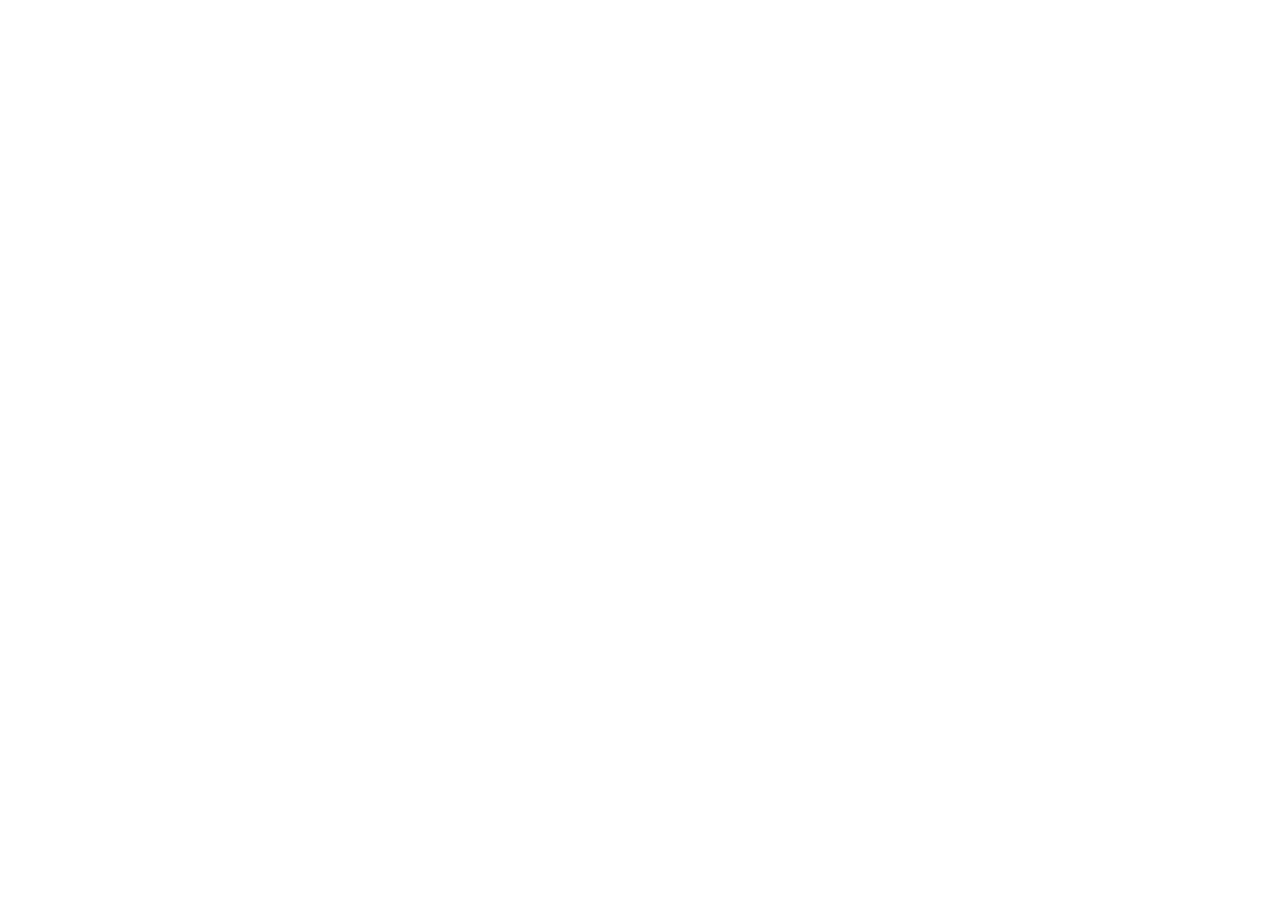
==== index.html @ f3ffb2e4 "Updated files" ====
<!DOCTYPE html>
<html lang="en">
<head>
    <meta charset="UTF-8">
    <meta name="viewport" content="width=device-width, initial-scale=1.0">
    <title>Cadastro de usuário</title>
    <link rel="stylesheet" href="style.css">
    <script src="script.js"></script>
</head>
<body>
    
</body>
</html>
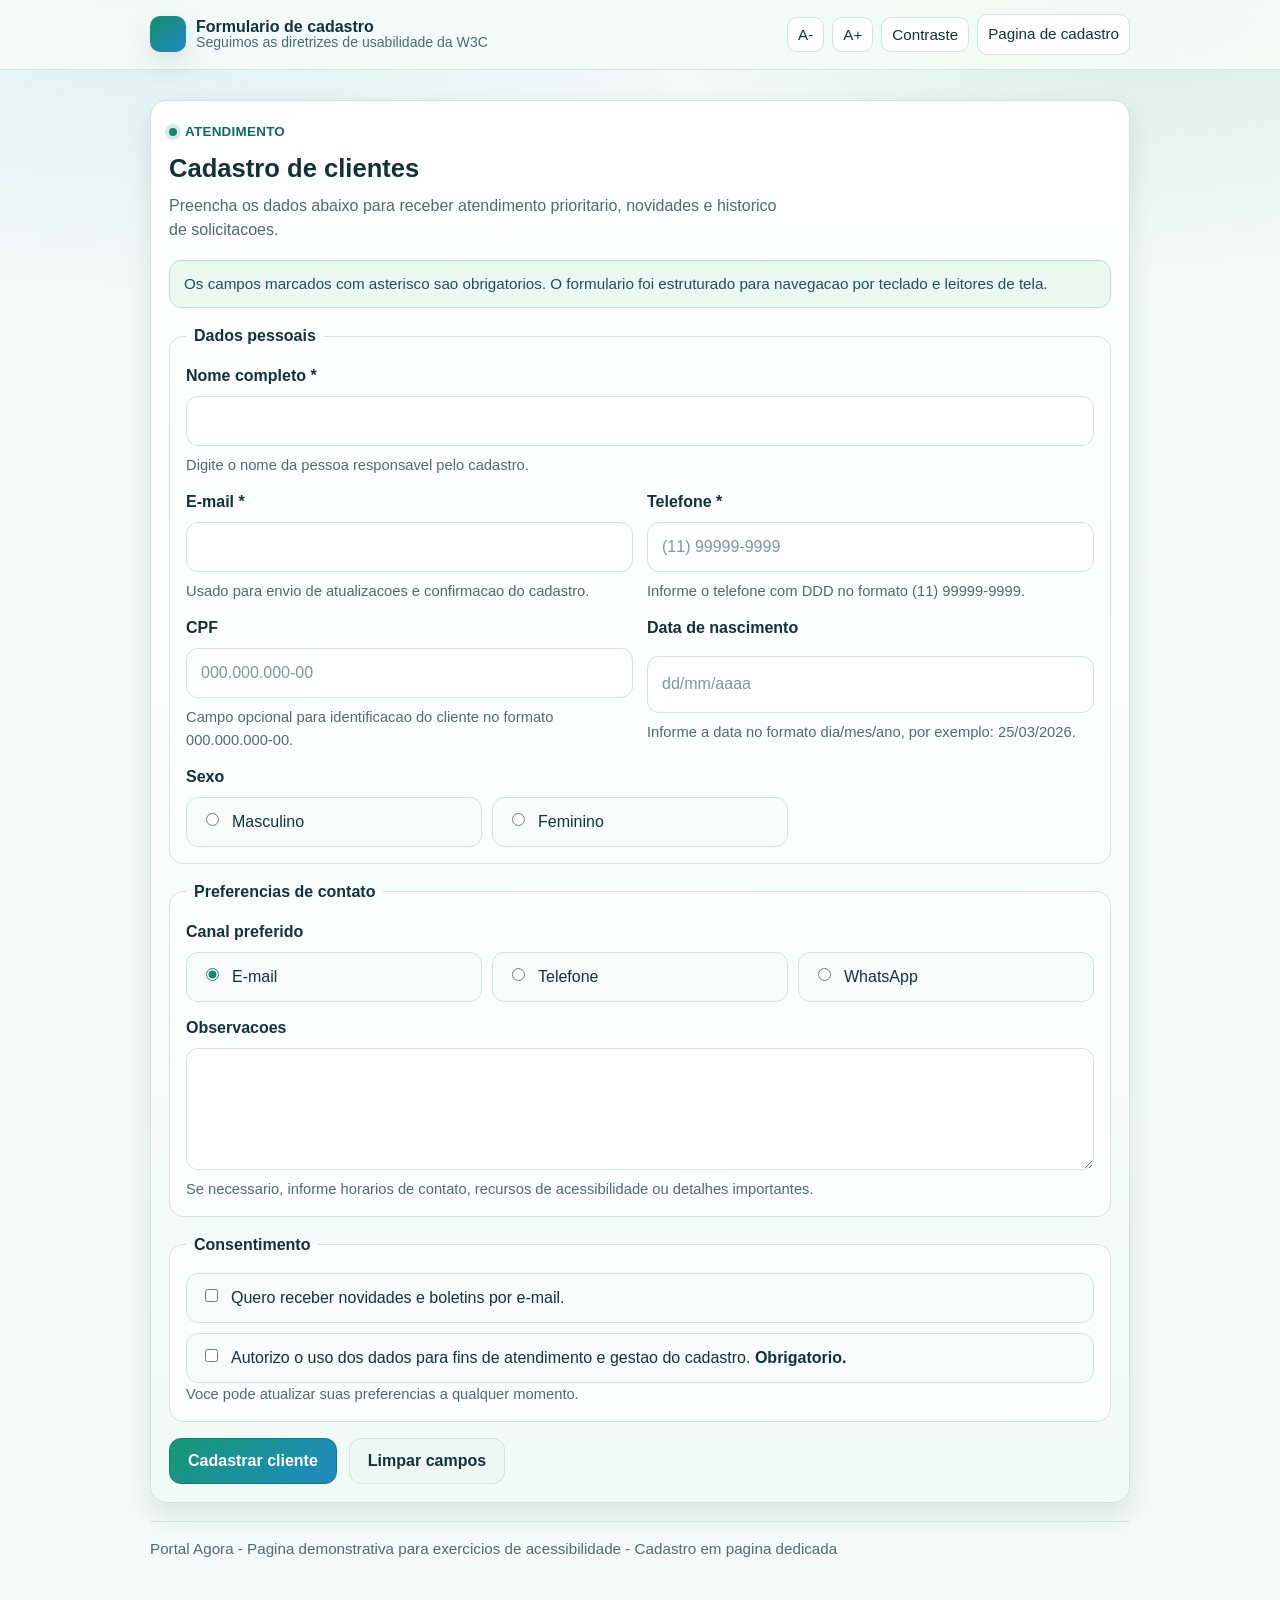
==== commit 064667f5: "Update files css and js" ====
--- a/index.html
+++ b/index.html
@@ -1,13 +1,164 @@
-<!DOCTYPE html>
-<html lang="en">
+﻿<!doctype html>
+<html lang="pt-br">
 <head>
-    <meta charset="UTF-8">
-    <meta name="viewport" content="width=device-width, initial-scale=1.0">
-    <title>Cadastro de usuário</title>
-    <link rel="stylesheet" href="style.css">
-    <script src="script.js"></script>
+  <meta charset="utf-8" />
+  <meta name="viewport" content="width=device-width, initial-scale=1" />
+  <title>Cadastro de Clientes</title>
+  <link rel="stylesheet" href="styles.css" />
+  <script src="script.js" defer></script>
 </head>
 <body>
-    
+  <a class="skip-link" href="#conteudo-principal">Pular para o conteudo principal</a>
+
+  <div class="topbar">
+    <div class="container">
+      <div class="topbar-inner">
+        <div class="brand">
+          <div class="brand-badge"></div>
+          <div class="brand-title">
+            <div class="name">Formulario de cadastro</div>
+            <div class="tagline">Seguimos as diretrizes de usabilidade da W3C</div>
+          </div>
+        </div>
+
+        <div class="tools">
+          <button class="nav-item" id="btn-diminuir" title="Diminuir fonte" aria-label="Diminuir tamanho da fonte">A-</button>
+          <button class="nav-item" id="btn-aumentar" title="Aumentar fonte" aria-label="Aumentar tamanho da fonte">A+</button>
+          <button class="nav-item" id="btn-contraste" title="Alternar modo alto contraste" aria-pressed="false">Contraste</button>
+          <span class="nav-item" aria-disabled="true">Pagina de cadastro</span>
+        </div>
+      </div>
+    </div>
+  </div>
+
+  <p id="acessibilidade-status" class="sr-only" role="status" aria-live="polite" aria-atomic="true"></p>
+
+  <main class="page" id="conteudo-principal">
+    <div class="container">
+      <div class="card form-card" id="cadastro-clientes">
+        <div class="card-pad">
+          <div class="kicker"><span class="dot"></span> Atendimento</div>
+          <div class="headline form-headline">Cadastro de clientes</div>
+          <p class="subhead form-subhead">
+            Preencha os dados abaixo para receber atendimento prioritario, novidades e historico de solicitacoes.
+          </p>
+
+          <form class="client-form" action="#" method="post" aria-labelledby="titulo-cadastro" aria-describedby="cadastro-ajuda">
+            <h2 class="sr-only" id="titulo-cadastro">Formulario de cadastro de clientes</h2>
+            <p class="form-helper" id="cadastro-ajuda">
+              Os campos marcados com asterisco sao obrigatorios. O formulario foi estruturado para navegacao por teclado e leitores de tela.
+            </p>
+
+            <fieldset class="form-fieldset">
+              <legend class="form-legend">Dados pessoais</legend>
+
+              <div class="form-grid">
+                <div class="form-group form-group-full">
+                  <label class="form-label" for="nome">Nome completo <span aria-hidden="true">*</span></label>
+                  <input class="form-input" id="nome" name="nome" type="text" autocomplete="name" required aria-describedby="nome-ajuda" />
+                  <p class="form-hint" id="nome-ajuda">Digite o nome da pessoa responsavel pelo cadastro.</p>
+                </div>
+
+                <div class="form-group">
+                  <label class="form-label" for="email">E-mail <span aria-hidden="true">*</span></label>
+                  <input class="form-input" id="email" name="email" type="email" autocomplete="email" inputmode="email" required aria-describedby="email-ajuda" />
+                  <p class="form-hint" id="email-ajuda">Usado para envio de atualizacoes e confirmacao do cadastro.</p>
+                </div>
+
+                <div class="form-group">
+                  <label class="form-label" for="telefone">Telefone <span aria-hidden="true">*</span></label>
+                  <input class="form-input" id="telefone" name="telefone" type="tel" autocomplete="tel" inputmode="tel" required aria-describedby="telefone-ajuda" placeholder="(11) 99999-9999" pattern="^\(\d{2}\)\s\d{4,5}-\d{4}$" />
+                  <p class="form-hint" id="telefone-ajuda">Informe o telefone com DDD no formato (11) 99999-9999.</p>
+                </div>
+
+                <div class="form-group">
+                  <label class="form-label" for="cpf">CPF</label>
+                  <input class="form-input" id="cpf" name="cpf" type="text" autocomplete="off" inputmode="numeric" aria-describedby="cpf-ajuda" placeholder="000.000.000-00" pattern="^\d{3}\.\d{3}\.\d{3}-\d{2}$" />
+                  <p class="form-hint" id="cpf-ajuda">Campo opcional para identificacao do cliente no formato 000.000.000-00.</p>
+                </div>
+
+                <div class="form-group">
+                  <label class="form-label" for="nascimento">Data de nascimento</label>
+                  <input class="form-input" id="nascimento" name="nascimento" type="text" inputmode="numeric" autocomplete="bday" placeholder="dd/mm/aaaa" aria-describedby="nascimento-ajuda" pattern="^(0[1-9]|[12][0-9]|3[01])/(0[1-9]|1[0-2])/[0-9]{4}$" />
+                  <p class="form-hint" id="nascimento-ajuda">Informe a data no formato dia/mes/ano, por exemplo: 25/03/2026.</p>
+                </div>
+
+                <div class="form-group form-group-full">
+                  <span class="form-label" id="sexo-label">Sexo</span>
+                  <div class="choice-group" role="radiogroup" aria-labelledby="sexo-label">
+                    <label class="choice-card">
+                      <input type="radio" name="sexo" value="masculino" />
+                      <span>Masculino</span>
+                    </label>
+                    <label class="choice-card">
+                      <input type="radio" name="sexo" value="feminino" />
+                      <span>Feminino</span>
+                    </label>
+                  </div>
+                </div>
+              </div>
+            </fieldset>
+
+            <fieldset class="form-fieldset">
+              <legend class="form-legend">Preferencias de contato</legend>
+
+              <div class="form-grid">
+                <div class="form-group form-group-full">
+                  <span class="form-label" id="contato-preferido">Canal preferido</span>
+                  <div class="choice-group" role="radiogroup" aria-labelledby="contato-preferido">
+                    <label class="choice-card">
+                      <input type="radio" name="contato" value="email" checked />
+                      <span>E-mail</span>
+                    </label>
+                    <label class="choice-card">
+                      <input type="radio" name="contato" value="telefone" />
+                      <span>Telefone</span>
+                    </label>
+                    <label class="choice-card">
+                      <input type="radio" name="contato" value="whatsapp" />
+                      <span>WhatsApp</span>
+                    </label>
+                  </div>
+                </div>
+
+                <div class="form-group form-group-full">
+                  <label class="form-label" for="observacoes">Observacoes</label>
+                  <textarea class="form-input form-textarea" id="observacoes" name="observacoes" rows="4" aria-describedby="observacoes-ajuda"></textarea>
+                  <p class="form-hint" id="observacoes-ajuda">Se necessario, informe horarios de contato, recursos de acessibilidade ou detalhes importantes.</p>
+                </div>
+              </div>
+            </fieldset>
+
+            <fieldset class="form-fieldset">
+              <legend class="form-legend">Consentimento</legend>
+
+              <div class="check-list" aria-describedby="consentimento-ajuda">
+                <label class="check-item">
+                  <input type="checkbox" name="novidades" />
+                  <span>Quero receber novidades e boletins por e-mail.</span>
+                </label>
+                <label class="check-item">
+                  <input type="checkbox" name="lgpd" required />
+                  <span>Autorizo o uso dos dados para fins de atendimento e gestao do cadastro. <strong>Obrigatorio.</strong></span>
+                </label>
+              </div>
+              <p class="form-hint" id="consentimento-ajuda">Voce pode atualizar suas preferencias a qualquer momento.</p>
+            </fieldset>
+
+            <div class="form-actions">
+              <button class="form-button form-button-primary" type="submit">Cadastrar cliente</button>
+              <button class="form-button form-button-secondary" type="reset">Limpar campos</button>
+            </div>
+          </form>
+        </div>
+      </div>
+
+      <div class="footer">
+        <div class="container">
+          Portal Agora - Pagina demonstrativa para exercicios de acessibilidade - Cadastro em pagina dedicada
+        </div>
+      </div>
+    </div>
+  </main>
 </body>
-</html>+</html>
--- a/styles.css
+++ b/styles.css
@@ -0,0 +1,429 @@
+﻿:root {
+  --bg: #f4fbf8;
+  --bg-soft: #e8f6f1;
+  --surface: #ffffff;
+  --surface-alt: #f0faf6;
+  --text: #123237;
+  --muted: #4e6a70;
+  --brand: #168a6a;
+  --brand-strong: #0f6f55;
+  --accent: #1f8cc3;
+  --border: #cfe4dd;
+  --shadow: 0 12px 28px rgba(17, 68, 78, 0.12);
+  --focus: rgba(22, 138, 106, 0.35);
+  --base-font: 16px;
+}
+
+* {
+  box-sizing: border-box;
+}
+
+body {
+  margin: 0;
+  font-family: "Segoe UI", Tahoma, Geneva, Verdana, sans-serif;
+  background:
+    radial-gradient(1000px 500px at 10% 0%, rgba(31, 140, 195, 0.11), transparent 60%),
+    radial-gradient(900px 500px at 90% 0%, rgba(22, 138, 106, 0.13), transparent 55%),
+    var(--bg);
+  color: var(--text);
+  font-size: var(--base-font);
+  line-height: 1.5;
+}
+
+.container {
+  width: min(980px, 92vw);
+  margin: 0 auto;
+}
+
+.topbar {
+  position: sticky;
+  top: 0;
+  z-index: 50;
+  background: rgba(244, 251, 248, 0.94);
+  backdrop-filter: blur(8px);
+  border-bottom: 1px solid var(--border);
+}
+
+.topbar-inner {
+  display: flex;
+  align-items: center;
+  justify-content: space-between;
+  gap: 16px;
+  padding: 14px 0;
+}
+
+.brand {
+  display: flex;
+  align-items: center;
+  gap: 10px;
+}
+
+.brand-badge {
+  width: 36px;
+  height: 36px;
+  border-radius: 10px;
+  background: linear-gradient(140deg, var(--brand), var(--accent));
+  box-shadow: var(--shadow);
+}
+
+.brand-title {
+  display: flex;
+  flex-direction: column;
+  line-height: 1.1;
+}
+
+.brand-title .name {
+  font-weight: 800;
+}
+
+.brand-title .tagline {
+  font-size: 0.88em;
+  color: var(--muted);
+}
+
+.tools {
+  display: flex;
+  gap: 8px;
+  align-items: center;
+  flex-wrap: wrap;
+  justify-content: flex-end;
+}
+
+.nav-item {
+  padding: 8px 10px;
+  border-radius: 10px;
+  border: 1px solid var(--border);
+  background: var(--surface);
+  color: var(--text);
+  font-size: 0.95em;
+  cursor: pointer;
+  outline: 2px solid transparent;
+  outline-offset: 2px;
+  transition: border-color 0.15s ease, transform 0.05s ease, outline-color 0.15s ease;
+}
+
+.nav-item:hover {
+  border-color: #9ac7bb;
+}
+
+.nav-item:focus {
+  outline-color: var(--focus);
+  border-color: var(--brand);
+}
+
+.nav-item:active {
+  transform: translateY(1px);
+}
+
+.skip-link {
+  position: absolute;
+  left: 12px;
+  top: -48px;
+  padding: 10px 12px;
+  border-radius: 10px;
+  background: var(--brand-strong);
+  color: #ffffff;
+  text-decoration: none;
+  font-weight: 700;
+  z-index: 100;
+}
+
+.skip-link:focus {
+  top: 12px;
+  outline: 3px solid var(--focus);
+}
+
+.page {
+  padding: 20px 0 56px;
+}
+
+.card {
+  border: 1px solid var(--border);
+  border-radius: 16px;
+  background: linear-gradient(180deg, var(--surface), var(--surface-alt));
+  box-shadow: var(--shadow);
+}
+
+.form-card {
+  margin-top: 10px;
+}
+
+.card-pad {
+  padding: 18px;
+}
+
+.kicker {
+  display: inline-flex;
+  align-items: center;
+  gap: 8px;
+  color: var(--brand-strong);
+  font-size: 0.84em;
+  letter-spacing: 0.25px;
+  text-transform: uppercase;
+  font-weight: 700;
+}
+
+.dot {
+  width: 8px;
+  height: 8px;
+  border-radius: 999px;
+  background: var(--brand);
+  box-shadow: 0 0 0 4px rgba(22, 138, 106, 0.16);
+}
+
+.headline {
+  margin-top: 10px;
+  font-size: clamp(1.35rem, 2vw, 1.9rem);
+  line-height: 1.2;
+  font-weight: 800;
+}
+
+.form-headline {
+  margin-bottom: 6px;
+}
+
+.subhead {
+  margin-top: 10px;
+  color: var(--muted);
+}
+
+.form-subhead {
+  max-width: 70ch;
+}
+
+.sr-only {
+  position: absolute;
+  width: 1px;
+  height: 1px;
+  padding: 0;
+  margin: -1px;
+  overflow: hidden;
+  clip: rect(0, 0, 0, 0);
+  white-space: nowrap;
+  border: 0;
+}
+
+.client-form {
+  margin-top: 18px;
+  display: grid;
+  gap: 16px;
+}
+
+.form-helper {
+  margin: 0;
+  padding: 12px 14px;
+  border-radius: 12px;
+  border: 1px solid #b9ddd2;
+  background: #eaf8f2;
+  color: #234e55;
+  font-size: 0.95em;
+}
+
+.form-fieldset {
+  margin: 0;
+  padding: 16px;
+  border: 1px solid var(--border);
+  border-radius: 14px;
+  background: #fcfffe;
+}
+
+.form-legend {
+  padding: 0 8px;
+  font-weight: 800;
+}
+
+.form-grid {
+  display: grid;
+  grid-template-columns: repeat(2, minmax(0, 1fr));
+  gap: 14px;
+}
+
+.form-group {
+  display: grid;
+  gap: 8px;
+}
+
+.form-group-full {
+  grid-column: 1 / -1;
+}
+
+.form-label {
+  font-weight: 700;
+}
+
+.form-input {
+  width: 100%;
+  min-height: 46px;
+  padding: 12px 14px;
+  border: 1px solid var(--border);
+  border-radius: 12px;
+  background: #ffffff;
+  color: var(--text);
+  font: inherit;
+}
+
+.form-input::placeholder {
+  color: #7c979d;
+}
+
+.form-input:focus,
+.choice-card:focus-within,
+.check-item:focus-within,
+.form-button:focus {
+  outline: 3px solid var(--focus);
+  outline-offset: 2px;
+  border-color: var(--brand);
+}
+
+.form-textarea {
+  min-height: 120px;
+  resize: vertical;
+}
+
+.form-hint {
+  margin: 0;
+  color: var(--muted);
+  font-size: 0.92em;
+}
+
+.choice-group {
+  display: grid;
+  grid-template-columns: repeat(3, minmax(0, 1fr));
+  gap: 10px;
+}
+
+.choice-card,
+.check-item {
+  display: flex;
+  align-items: flex-start;
+  gap: 10px;
+  padding: 12px 14px;
+  border: 1px solid var(--border);
+  border-radius: 12px;
+  background: #f7fcfa;
+}
+
+.choice-card input,
+.check-item input {
+  margin-top: 3px;
+  accent-color: var(--brand);
+}
+
+.check-list {
+  display: grid;
+  gap: 10px;
+}
+
+.form-actions {
+  display: flex;
+  gap: 12px;
+  flex-wrap: wrap;
+}
+
+.form-button {
+  min-height: 46px;
+  padding: 0 18px;
+  border: 1px solid var(--border);
+  border-radius: 12px;
+  font: inherit;
+  font-weight: 700;
+  cursor: pointer;
+  color: var(--text);
+  background: #f8fdfb;
+  transition: transform 0.05s ease, border-color 0.15s ease, background 0.15s ease;
+}
+
+.form-button:hover {
+  border-color: #8bbcaf;
+}
+
+.form-button:active {
+  transform: translateY(1px);
+}
+
+.form-button-primary {
+  color: #ffffff;
+  border-color: #137f61;
+  background: linear-gradient(135deg, #169773, #1f8cc3);
+}
+
+.form-button-secondary {
+  background: #edf7f3;
+}
+
+.footer {
+  margin-top: 18px;
+  padding: 16px 0 28px;
+  border-top: 1px solid var(--border);
+  color: var(--muted);
+  font-size: 0.95em;
+}
+
+@media (max-width: 860px) {
+  .topbar-inner {
+    flex-direction: column;
+    align-items: flex-start;
+  }
+
+  .tools {
+    width: 100%;
+    justify-content: flex-start;
+  }
+}
+
+@media (max-width: 720px) {
+  .form-grid,
+  .choice-group {
+    grid-template-columns: 1fr;
+  }
+}
+
+body.alto-contraste {
+  --bg: #000000 !important;
+  --bg-soft: #000000 !important;
+  --surface: #111111 !important;
+  --surface-alt: #111111 !important;
+  --text: #ffffff !important;
+  --muted: #f0f0f0 !important;
+  --brand: #ffff00 !important;
+  --brand-strong: #ffff00 !important;
+  --accent: #ffff00 !important;
+  --border: rgba(255, 255, 255, 0.55) !important;
+  --focus: rgba(255, 255, 0, 0.45) !important;
+  --shadow: none !important;
+  background: #000000 !important;
+}
+
+body.alto-contraste #btn-contraste {
+  border: 2px solid #ffff00 !important;
+  background: rgba(255, 255, 0, 0.15) !important;
+  color: #ffff00 !important;
+  font-weight: 700 !important;
+}
+
+body.alto-contraste .form-helper,
+body.alto-contraste .form-fieldset,
+body.alto-contraste .form-input,
+body.alto-contraste .choice-card,
+body.alto-contraste .check-item,
+body.alto-contraste .form-button {
+  border-color: rgba(255, 255, 255, 0.65) !important;
+}
+
+body.alto-contraste .form-helper {
+  background: rgba(255, 255, 0, 0.12) !important;
+  color: #ffffff !important;
+}
+
+body.alto-contraste .form-input,
+body.alto-contraste .form-fieldset,
+body.alto-contraste .choice-card,
+body.alto-contraste .check-item,
+body.alto-contraste .form-button-secondary {
+  background: rgba(255, 255, 255, 0.06) !important;
+}
+
+body.alto-contraste .form-button-primary {
+  background: rgba(255, 255, 0, 0.2) !important;
+  color: #ffff00 !important;
+}
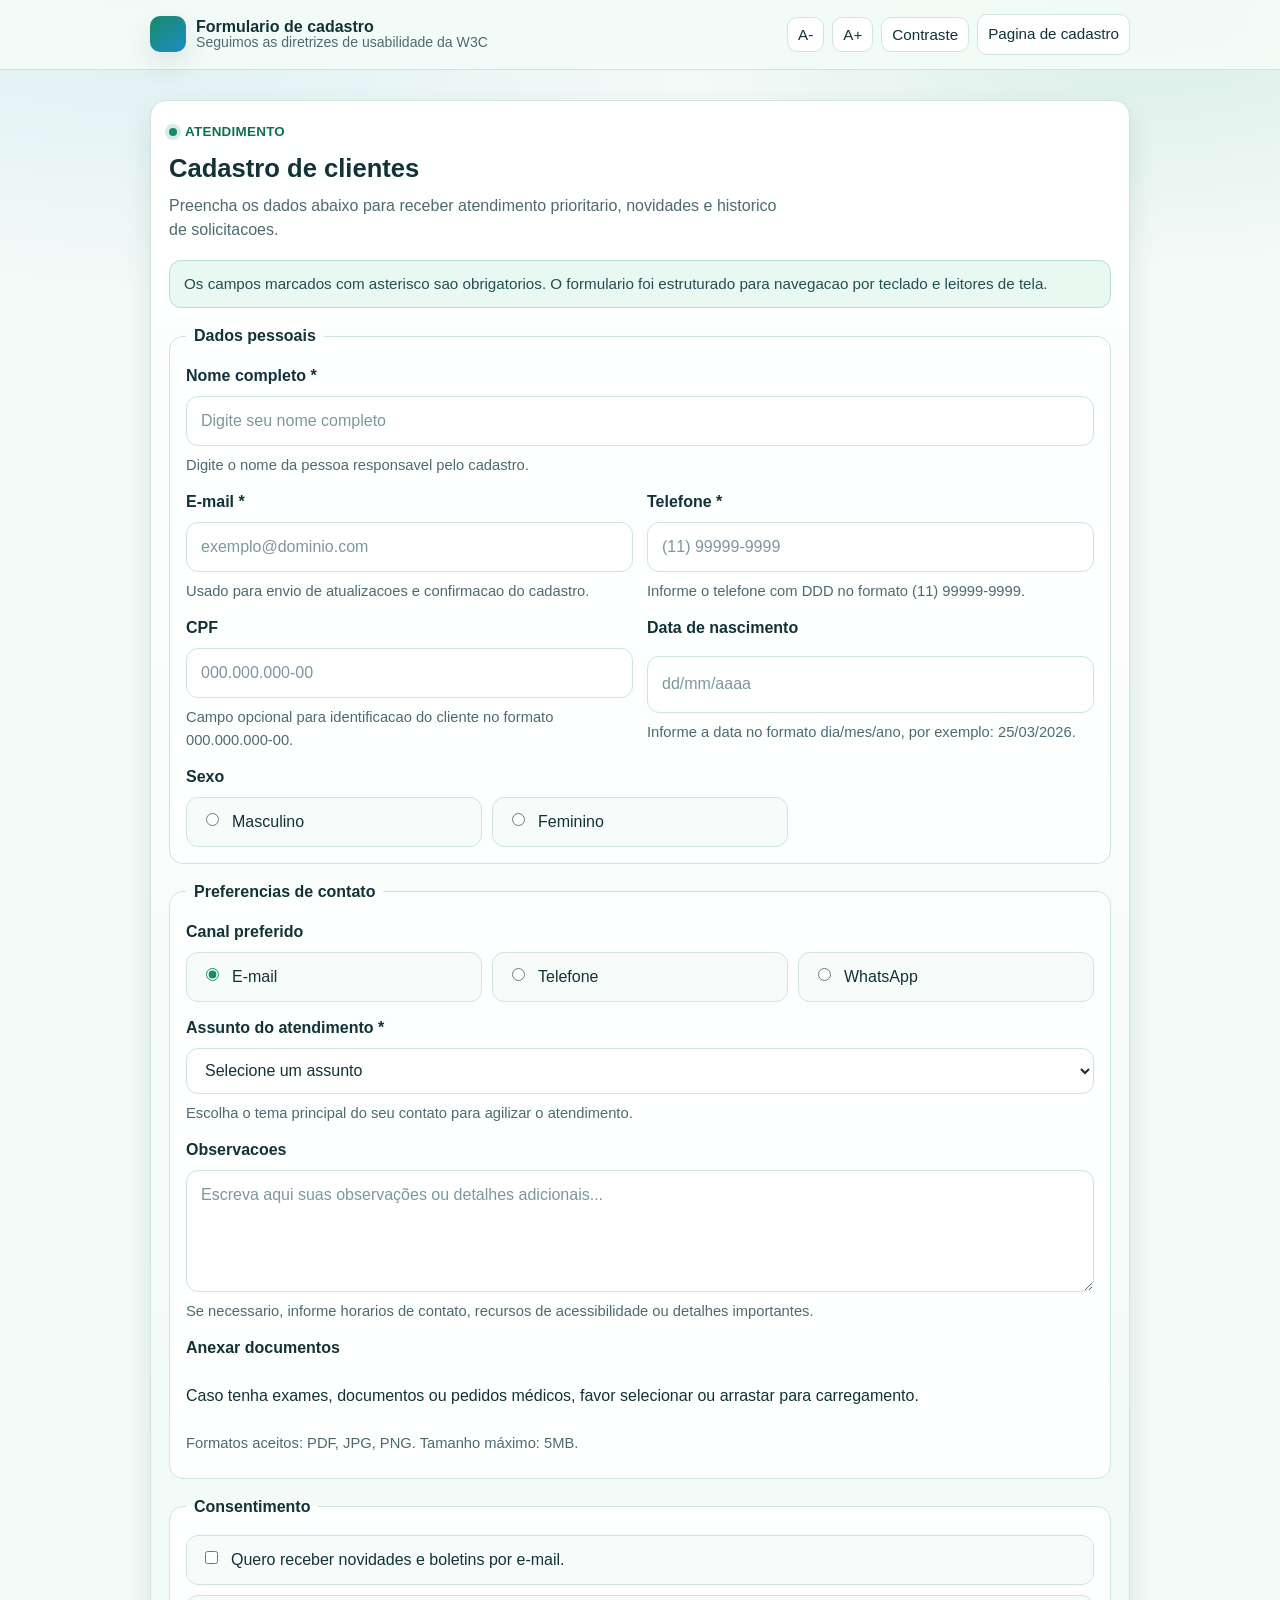
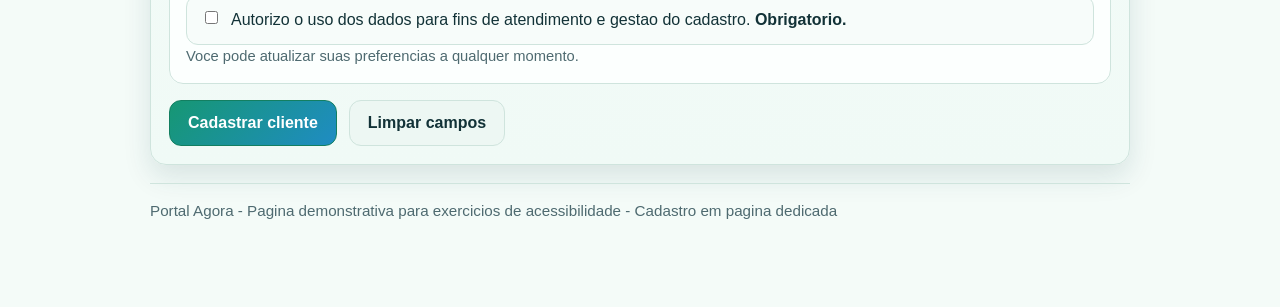
==== commit 2b927ea5: "Uploadde arquivos" ====
--- a/index.html
+++ b/index.html
@@ -40,9 +40,7 @@
           <div class="kicker"><span class="dot"></span> Atendimento</div>
           <div class="headline form-headline">Cadastro de clientes</div>
           <p class="subhead form-subhead">
-            Preencha os dados abaixo para receber atendimento prioritario, novidades e historico de solicitacoes.
-          </p>
-
+            Preencha os dados abaixo para receber atendimento prioritario, novidades e historico de solicitacoes.</p>          
           <form class="client-form" action="#" method="post" aria-labelledby="titulo-cadastro" aria-describedby="cadastro-ajuda">
             <h2 class="sr-only" id="titulo-cadastro">Formulario de cadastro de clientes</h2>
             <p class="form-helper" id="cadastro-ajuda">
@@ -55,13 +53,13 @@
               <div class="form-grid">
                 <div class="form-group form-group-full">
                   <label class="form-label" for="nome">Nome completo <span aria-hidden="true">*</span></label>
-                  <input class="form-input" id="nome" name="nome" type="text" autocomplete="name" required aria-describedby="nome-ajuda" />
+                  <input class="form-input" id="nome" name="nome" type="text" autocomplete="name" required aria-describedby="nome-ajuda" placeholder="Digite seu nome completo" />
                   <p class="form-hint" id="nome-ajuda">Digite o nome da pessoa responsavel pelo cadastro.</p>
                 </div>
 
                 <div class="form-group">
                   <label class="form-label" for="email">E-mail <span aria-hidden="true">*</span></label>
-                  <input class="form-input" id="email" name="email" type="email" autocomplete="email" inputmode="email" required aria-describedby="email-ajuda" />
+                  <input class="form-input" id="email" name="email" type="email" autocomplete="email" inputmode="email" required aria-describedby="email-ajuda" placeholder="exemplo@dominio.com" />
                   <p class="form-hint" id="email-ajuda">Usado para envio de atualizacoes e confirmacao do cadastro.</p>
                 </div>
 
@@ -122,9 +120,34 @@
                 </div>
 
                 <div class="form-group form-group-full">
+                  <label class="form-label" for="assunto">Assunto do atendimento <span aria-hidden="true">*</span></label>
+                  <select class="form-input" id="assunto" name="assunto" required aria-describedby="assunto-ajuda">
+                    <option value="" disabled selected>Selecione um assunto</option>
+                    <option value="agendamento">Agendamento de consultas</option>
+                    <option value="exames">Resultados de exames</option>
+                    <option value="internacao">Informações sobre internação</option>
+                    <option value="urgencia">Pronto-atendimento / Urgência</option>
+                    <option value="ouvidoria">Sugestões ou reclamações</option>
+                  </select>
+                  <p class="form-hint" id="assunto-ajuda">Escolha o tema principal do seu contato para agilizar o atendimento.</p>
+                </div>
+
+                <div class="form-group form-group-full">
                   <label class="form-label" for="observacoes">Observacoes</label>
-                  <textarea class="form-input form-textarea" id="observacoes" name="observacoes" rows="4" aria-describedby="observacoes-ajuda"></textarea>
+                  <textarea class="form-input form-textarea" id="observacoes" name="observacoes" rows="4" aria-describedby="observacoes-ajuda" placeholder="Escreva aqui suas observações ou detalhes adicionais..."></textarea>
                   <p class="form-hint" id="observacoes-ajuda">Se necessario, informe horarios de contato, recursos de acessibilidade ou detalhes importantes.</p>
+                </div>
+
+                <div class="form-group form-group-full">
+                  <label class="form-label text-center" for="anexos">Anexar documentos</label>
+                  <div class="upload-zone" id="upload-zone" tabindex="0" role="button" aria-label="Anexar documentos">
+                    <input type="file" id="anexos" name="anexos[]" multiple class="sr-only" aria-describedby="upload-ajuda" />
+                    <div class="upload-content text-center">
+                      <p class="upload-text">Caso tenha exames, documentos ou pedidos médicos, favor <span class="upload-link">selecionar</span> ou arrastar para carregamento.</p>
+                    </div>
+                  </div>
+                  <p class="form-hint text-center" id="upload-ajuda">Formatos aceitos: PDF, JPG, PNG. Tamanho máximo: 5MB.</p>
+                  <div id="lista-arquivos" class="file-list"></div>
                 </div>
               </div>
             </fieldset>
@@ -149,6 +172,27 @@
               <button class="form-button form-button-primary" type="submit">Cadastrar cliente</button>
               <button class="form-button form-button-secondary" type="reset">Limpar campos</button>
             </div>
+
+            <!-- Modal WhatsApp -->
+            <div id="modal-whatsapp" class="modal" role="dialog" aria-labelledby="modal-titulo" aria-modal="true" hidden>
+              <div class="modal-overlay"></div>
+              <div class="modal-content card">
+                <div class="card-pad">
+                  <h3 id="modal-titulo" class="section-title section-title-no-margin">Número do WhatsApp</h3>
+                  <p class="sidebar-text sidebar-text-spaced">Por favor, informe o número de celular para contato via WhatsApp.</p>
+                  
+                  <div class="form-group">
+                    <label class="form-label" for="whatsapp-numero">Celular/WhatsApp <span aria-hidden="true">*</span></label>
+                    <input class="form-input" id="whatsapp-numero" name="whatsapp_custom" type="tel" inputmode="tel" placeholder="(11) 99999-9999" />
+                  </div>
+
+                  <div class="form-actions" style="margin-top: 20px;">
+                    <button type="button" class="form-button form-button-primary" id="btn-confirmar-whatsapp">Confirmar</button>
+                    <button type="button" class="form-button form-button-secondary" id="btn-cancelar-whatsapp">Cancelar</button>
+                  </div>
+                </div>
+              </div>
+            </div>
           </form>
         </div>
       </div>
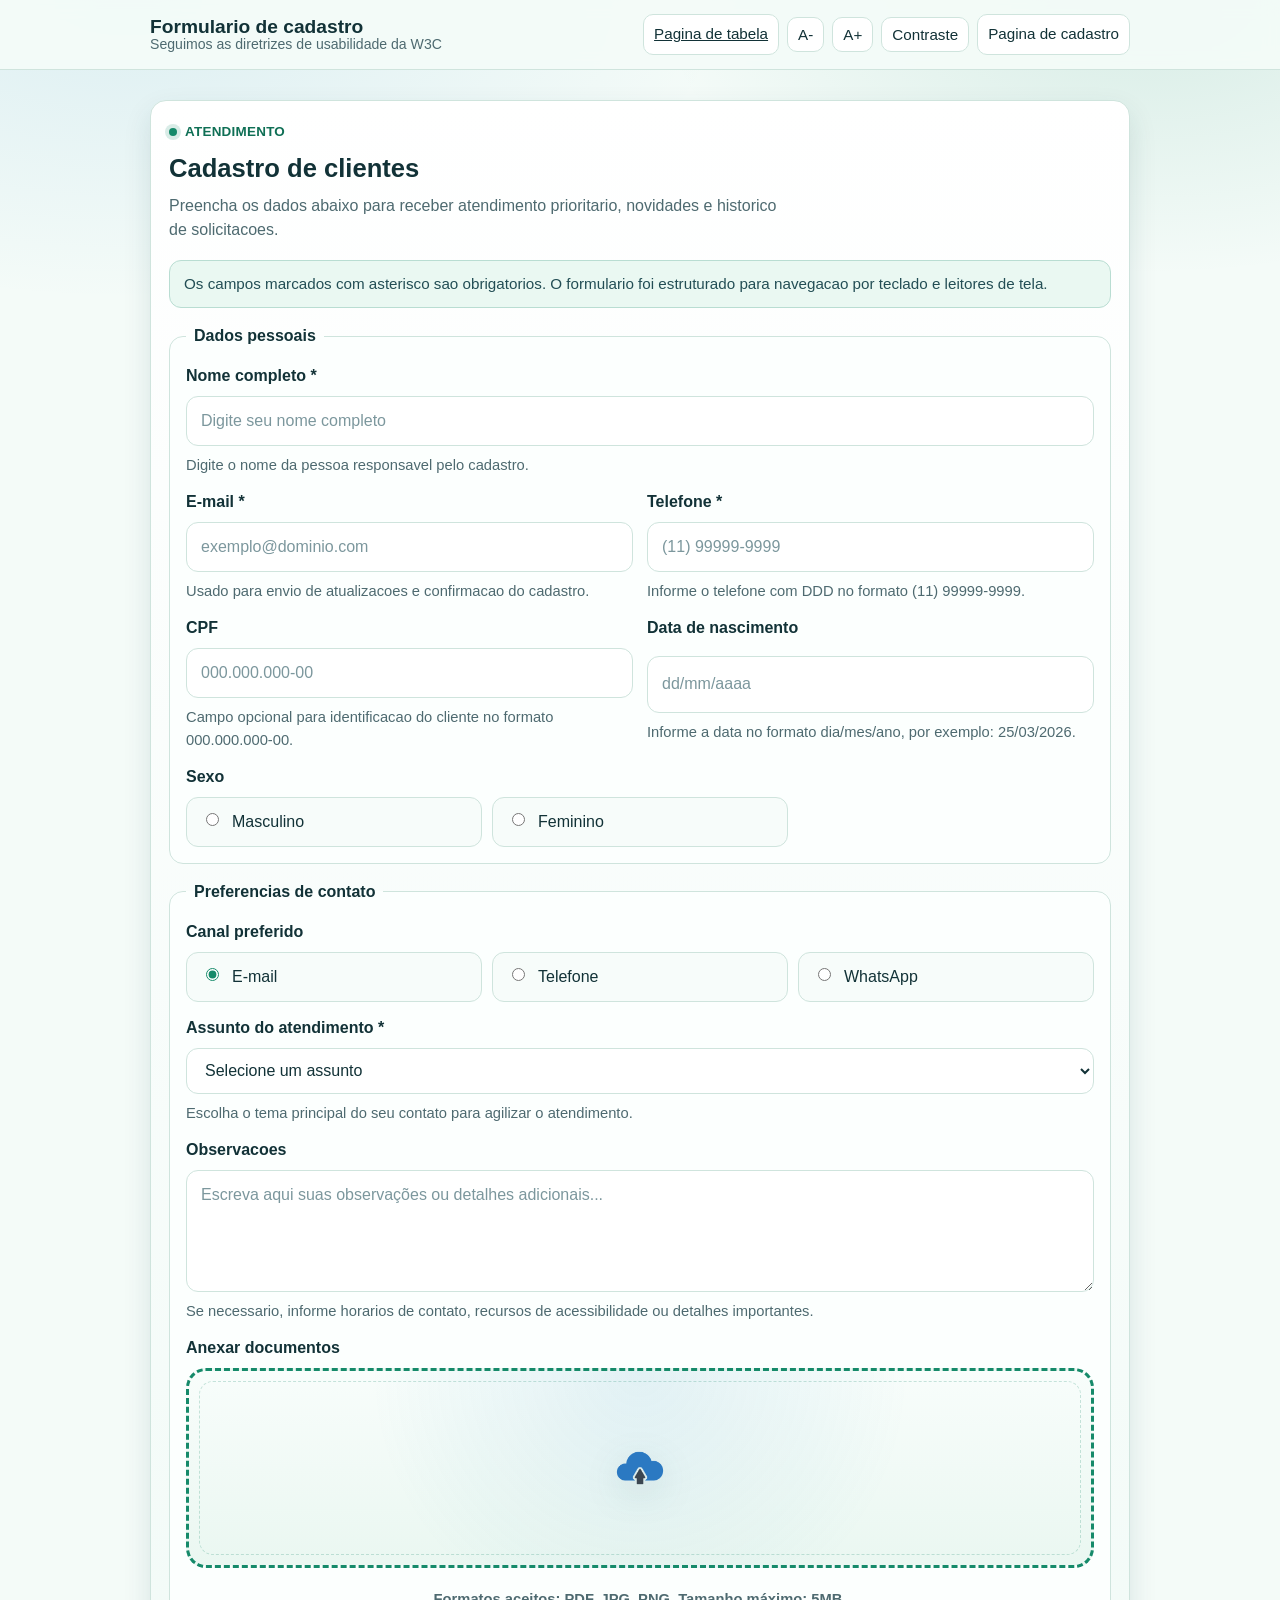
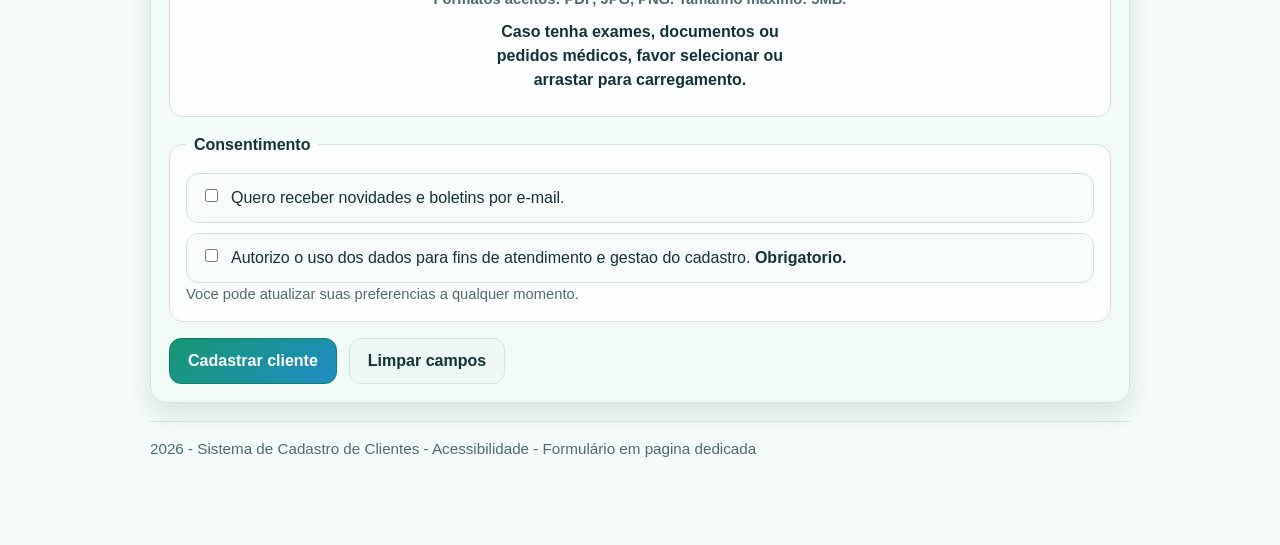
==== commit d039dc59: "Tabela ajustada com dados mockados" ====
--- a/index.html
+++ b/index.html
@@ -14,7 +14,6 @@
     <div class="container">
       <div class="topbar-inner">
         <div class="brand">
-          <div class="brand-badge"></div>
           <div class="brand-title">
             <div class="name">Formulario de cadastro</div>
             <div class="tagline">Seguimos as diretrizes de usabilidade da W3C</div>
@@ -22,6 +21,7 @@
         </div>
 
         <div class="tools">
+          <a class="nav-item" href="tabela.html">Pagina de tabela</a>
           <button class="nav-item" id="btn-diminuir" title="Diminuir fonte" aria-label="Diminuir tamanho da fonte">A-</button>
           <button class="nav-item" id="btn-aumentar" title="Aumentar fonte" aria-label="Aumentar tamanho da fonte">A+</button>
           <button class="nav-item" id="btn-contraste" title="Alternar modo alto contraste" aria-pressed="false">Contraste</button>
@@ -143,10 +143,13 @@
                   <div class="upload-zone" id="upload-zone" tabindex="0" role="button" aria-label="Anexar documentos">
                     <input type="file" id="anexos" name="anexos[]" multiple class="sr-only" aria-describedby="upload-ajuda" />
                     <div class="upload-content text-center">
-                      <p class="upload-text">Caso tenha exames, documentos ou pedidos médicos, favor <span class="upload-link">selecionar</span> ou arrastar para carregamento.</p>
+                      <img class="upload-help-image upload-zone-image" src="upload.png" alt="Ilustracao de upload de arquivos" />
                     </div>
                   </div>
-                  <p class="form-hint text-center" id="upload-ajuda">Formatos aceitos: PDF, JPG, PNG. Tamanho máximo: 5MB.</p>
+                  <div class="upload-help text-center" id="upload-ajuda">
+                    <p class="form-hint upload-help-text">Formatos aceitos: PDF, JPG, PNG. Tamanho máximo: 5MB.</p>
+                    <p class="upload-text">Caso tenha exames, documentos ou pedidos médicos, favor <span class="upload-link">selecionar</span> ou arrastar para carregamento.</p>
+                  </div>
                   <div id="lista-arquivos" class="file-list"></div>
                 </div>
               </div>
@@ -199,7 +202,7 @@
 
       <div class="footer">
         <div class="container">
-          Portal Agora - Pagina demonstrativa para exercicios de acessibilidade - Cadastro em pagina dedicada
+          2026 - Sistema de Cadastro de Clientes - Acessibilidade - Formulário em pagina dedicada
         </div>
       </div>
     </div>
--- a/styles.css
+++ b/styles.css
@@ -55,15 +55,6 @@
 .brand {
   display: flex;
   align-items: center;
-  gap: 10px;
-}
-
-.brand-badge {
-  width: 36px;
-  height: 36px;
-  border-radius: 10px;
-  background: linear-gradient(140deg, var(--brand), var(--accent));
-  box-shadow: var(--shadow);
 }
 
 .brand-title {
@@ -74,6 +65,7 @@
 
 .brand-title .name {
   font-weight: 800;
+  font-size: 1.2rem;
 }
 
 .brand-title .tagline {
@@ -191,6 +183,16 @@
   max-width: 70ch;
 }
 
+.section-title {
+  margin: 0 0 12px;
+  font-size: 1.1rem;
+  font-weight: 800;
+}
+
+.section-title-no-margin {
+  margin: 0;
+}
+
 .sr-only {
   position: absolute;
   width: 1px;
@@ -286,6 +288,450 @@
   font-size: 0.92em;
 }
 
+.upload-zone {
+  position: relative;
+  display: grid;
+  place-items: center;
+  min-height: 200px;
+  padding: 24px;
+  border: 3px dashed var(--brand);
+  border-radius: 20px;
+  background:
+    radial-gradient(circle at top, rgba(31, 140, 195, 0.1), transparent 55%),
+    linear-gradient(180deg, #f8fdfb, #eaf7f1);
+  cursor: pointer;
+  overflow: hidden;
+  transition: border-color 0.15s ease, background 0.15s ease, box-shadow 0.15s ease, transform 0.05s ease;
+}
+
+.upload-zone::before {
+  content: "";
+  position: absolute;
+  inset: 10px;
+  border: 1px dashed rgba(22, 138, 106, 0.22);
+  border-radius: 14px;
+  pointer-events: none;
+}
+
+.upload-zone:hover,
+.upload-zone:focus {
+  border-color: var(--accent);
+  background:
+    radial-gradient(circle at top, rgba(31, 140, 195, 0.14), transparent 55%),
+    linear-gradient(180deg, #f3fbf8, #e2f4ed);
+  box-shadow: 0 0 0 4px rgba(22, 138, 106, 0.12), 0 14px 26px rgba(17, 68, 78, 0.08);
+}
+
+.upload-zone:active {
+  transform: translateY(1px);
+}
+
+.upload-zone.dragover {
+  border-color: var(--brand-strong);
+  background:
+    radial-gradient(circle at top, rgba(31, 140, 195, 0.18), transparent 55%),
+    linear-gradient(180deg, #e7f7f1, #d8f0e8);
+  box-shadow: 0 0 0 5px rgba(31, 140, 195, 0.14), 0 14px 28px rgba(17, 68, 78, 0.12);
+}
+
+.upload-content {
+  display: grid;
+  gap: 8px;
+  justify-items: center;
+}
+
+.upload-zone-image {
+  width: 132px;
+  max-width: 100%;
+  height: auto;
+  filter: drop-shadow(0 10px 18px rgba(17, 68, 78, 0.12));
+  transition: transform 0.18s ease;
+}
+
+.upload-zone:hover .upload-zone-image,
+.upload-zone:focus .upload-zone-image,
+.upload-zone.dragover .upload-zone-image {
+  transform: scale(1.05);
+}
+
+.upload-text {
+  margin: 0;
+  max-width: 34ch;
+  color: var(--text);
+  font-weight: 600;
+  text-align: center;
+}
+
+.upload-link {
+  color: inherit;
+  font-weight: inherit;
+  text-decoration: none;
+}
+
+.upload-help {
+  display: grid;
+  justify-items: center;
+  gap: 10px;
+  margin-top: 12px;
+}
+
+.upload-help-image {
+  width: 72px;
+  max-width: 100%;
+  height: auto;
+}
+
+.upload-help-text {
+  text-align: center;
+  font-weight: 700;
+}
+
+.table-section {
+  margin-top: 18px;
+  display: grid;
+  gap: 14px;
+}
+
+.legacy-panel {
+  margin-top: 18px;
+  display: grid;
+  gap: 16px;
+}
+
+.legacy-header {
+  display: grid;
+  gap: 10px;
+  padding: 14px 16px 0;
+  border: 1px solid var(--border);
+  border-radius: 16px 16px 0 0;
+  background: linear-gradient(180deg, #e9f3f8, #dce9f1);
+}
+
+.legacy-title {
+  margin: 0;
+  color: #2f658f;
+  font-size: 1.75rem;
+  font-style: italic;
+}
+
+.legacy-tabs {
+  display: flex;
+  gap: 8px;
+  flex-wrap: wrap;
+}
+
+.legacy-tab {
+  padding: 8px 12px;
+  border: 1px solid var(--border);
+  border-bottom: none;
+  border-radius: 10px 10px 0 0;
+  background: rgba(255, 255, 255, 0.55);
+  color: var(--text);
+  text-decoration: none;
+  font-weight: 700;
+}
+
+.legacy-tab-active {
+  background: #ffffff;
+}
+
+.legacy-toolbar {
+  display: flex;
+  align-items: center;
+  justify-content: space-between;
+  gap: 16px;
+  flex-wrap: wrap;
+  padding: 12px 16px;
+  border: 1px solid var(--border);
+  border-top: none;
+  background: #edf4f8;
+}
+
+.legacy-check {
+  display: inline-flex;
+  align-items: center;
+  gap: 8px;
+  font-weight: 600;
+}
+
+.legacy-check input {
+  accent-color: var(--brand);
+}
+
+.legacy-toolbar-field {
+  display: flex;
+  align-items: baseline;
+  gap: 14px;
+}
+
+.legacy-toolbar-label {
+  color: var(--muted);
+  font-size: 0.92em;
+}
+
+.legacy-code {
+  color: #1527a3;
+  font-size: clamp(2rem, 4vw, 3rem);
+  line-height: 1;
+  letter-spacing: 1px;
+}
+
+.legacy-layout {
+  display: grid;
+  grid-template-columns: minmax(0, 1fr) 190px;
+  gap: 16px;
+  align-items: start;
+}
+
+.legacy-main {
+  display: grid;
+  gap: 16px;
+  padding: 18px;
+  border: 1px solid var(--border);
+  border-radius: 0 0 16px 16px;
+  background: #f6fbfd;
+}
+
+.table-search-panel,
+.category-panel {
+  display: grid;
+  gap: 12px;
+  padding: 14px;
+  border: 1px solid var(--border);
+  border-radius: 12px;
+  background: #ffffff;
+}
+
+.table-search-grid {
+  display: grid;
+  grid-template-columns: 220px minmax(0, 1fr) auto;
+  gap: 12px;
+  align-items: end;
+}
+
+.table-search-action {
+  min-width: 140px;
+}
+
+.category-list {
+  margin: 0;
+  padding-left: 20px;
+  color: var(--text);
+}
+
+.category-list li + li {
+  margin-top: 8px;
+}
+
+.client-summary {
+  margin: 0;
+  display: grid;
+  gap: 8px;
+}
+
+.summary-row {
+  display: grid;
+  grid-template-columns: 120px minmax(0, 1fr);
+  gap: 10px;
+  align-items: center;
+}
+
+.summary-row dt {
+  font-weight: 700;
+}
+
+.summary-row dd {
+  margin: 0;
+  padding: 10px 12px;
+  border: 1px solid var(--border);
+  border-radius: 10px;
+  background: #ffffff;
+}
+
+.summary-row-strong dd {
+  font-size: 1.1rem;
+  font-style: italic;
+  font-weight: 800;
+}
+
+.legacy-grid {
+  display: grid;
+  gap: 12px;
+}
+
+.legacy-grid-top {
+  grid-template-columns: repeat(3, minmax(0, 1fr));
+}
+
+.legacy-grid-address {
+  grid-template-columns: repeat(3, minmax(0, 1fr));
+}
+
+.legacy-grid-phones {
+  grid-template-columns: repeat(2, minmax(0, 1fr));
+}
+
+.legacy-col-span-2 {
+  grid-column: span 2;
+}
+
+.legacy-flags {
+  display: flex;
+  flex-wrap: wrap;
+  gap: 18px;
+  margin: 0;
+  padding: 12px 14px;
+  border: 1px solid #b8c7ff;
+  border-radius: 10px;
+  background: #eef0ff;
+}
+
+.legacy-details {
+  display: grid;
+  grid-template-columns: minmax(0, 1fr) minmax(260px, 0.9fr);
+  gap: 16px;
+}
+
+.legacy-contacts {
+  display: grid;
+  gap: 12px;
+}
+
+.legacy-date-card {
+  display: grid;
+  grid-template-columns: auto auto;
+  gap: 6px 12px;
+  width: fit-content;
+  padding: 12px 14px;
+  border: 1px solid var(--border);
+  border-radius: 10px;
+  background: #fffef7;
+}
+
+.legacy-date-label {
+  color: var(--muted);
+}
+
+.legacy-notes {
+  min-height: 100%;
+  padding: 16px;
+  border: 1px solid var(--border);
+  border-radius: 10px;
+  background: #ffffff;
+}
+
+.legacy-sidebar {
+  display: grid;
+  gap: 10px;
+}
+
+.legacy-action {
+  min-height: 46px;
+  padding: 0 14px;
+  border: 1px solid #9eb6c7;
+  border-radius: 10px;
+  background: linear-gradient(180deg, #ffffff, #e7eef3);
+  color: #163d55;
+  font: inherit;
+  font-weight: 700;
+  text-align: left;
+  cursor: pointer;
+}
+
+.legacy-action:hover,
+.legacy-action:focus {
+  outline: 3px solid var(--focus);
+  outline-offset: 2px;
+  border-color: #5d92b2;
+}
+
+.table-wrapper {
+  overflow-x: auto;
+  border: 1px solid var(--border);
+  border-radius: 16px;
+  background: #fcfffe;
+  box-shadow: inset 0 1px 0 rgba(255, 255, 255, 0.7);
+}
+
+.table-wrapper:focus {
+  outline: 3px solid var(--focus);
+  outline-offset: 3px;
+}
+
+.data-table {
+  width: 100%;
+  min-width: 760px;
+  border-collapse: collapse;
+}
+
+.data-table caption {
+  padding: 16px 18px 10px;
+  color: var(--brand-strong);
+  font-weight: 800;
+  text-align: left;
+}
+
+.data-table th,
+.data-table td {
+  padding: 14px 16px;
+  border-top: 1px solid var(--border);
+  text-align: left;
+  vertical-align: top;
+}
+
+.data-table thead th {
+  position: sticky;
+  top: 0;
+  z-index: 1;
+  background: #edf8f4;
+  color: var(--brand-strong);
+  font-size: 0.95em;
+}
+
+.data-table tbody th {
+  font-weight: 800;
+}
+
+.data-table tbody tr:nth-child(even) {
+  background: rgba(232, 246, 241, 0.45);
+}
+
+.data-table tbody tr:hover {
+  background: rgba(31, 140, 195, 0.08);
+}
+
+.status-badge {
+  display: inline-flex;
+  align-items: center;
+  justify-content: center;
+  min-width: 96px;
+  padding: 6px 10px;
+  border-radius: 999px;
+  font-size: 0.9em;
+  font-weight: 800;
+}
+
+.status-ok {
+  background: #e7f7ef;
+  color: #196b47;
+}
+
+.status-warn {
+  background: #fff3d9;
+  color: #8a5a00;
+}
+
+.status-info {
+  background: #e5f3fb;
+  color: #145b82;
+}
+
+.table-note {
+  margin: 0;
+  color: var(--muted);
+  font-size: 0.95em;
+}
+
 .choice-group {
   display: grid;
   grid-template-columns: repeat(3, minmax(0, 1fr));
@@ -369,12 +815,50 @@
     width: 100%;
     justify-content: flex-start;
   }
+
+  .legacy-layout,
+  .legacy-details {
+    grid-template-columns: 1fr;
+  }
+
+  .legacy-sidebar {
+    grid-template-columns: repeat(2, minmax(0, 1fr));
+  }
 }
 
 @media (max-width: 720px) {
   .form-grid,
   .choice-group {
     grid-template-columns: 1fr;
+  }
+
+  .table-search-grid,
+  .summary-row,
+  .legacy-grid-top,
+  .legacy-grid-address,
+  .legacy-grid-phones,
+  .legacy-sidebar,
+  .legacy-date-card {
+    grid-template-columns: 1fr;
+  }
+
+  .legacy-col-span-2 {
+    grid-column: auto;
+  }
+
+  .legacy-toolbar {
+    align-items: flex-start;
+  }
+
+  .legacy-toolbar-field {
+    flex-direction: column;
+    align-items: flex-start;
+    gap: 8px;
+  }
+
+  .data-table th,
+  .data-table td {
+    padding: 12px 14px;
   }
 }
 
@@ -406,7 +890,18 @@
 body.alto-contraste .form-input,
 body.alto-contraste .choice-card,
 body.alto-contraste .check-item,
-body.alto-contraste .form-button {
+body.alto-contraste .form-button,
+body.alto-contraste .legacy-header,
+body.alto-contraste .legacy-toolbar,
+body.alto-contraste .legacy-main,
+body.alto-contraste .legacy-flags,
+body.alto-contraste .legacy-action,
+body.alto-contraste .summary-row dd,
+body.alto-contraste .legacy-notes,
+body.alto-contraste .legacy-date-card,
+body.alto-contraste .table-wrapper,
+body.alto-contraste .data-table th,
+body.alto-contraste .data-table td {
   border-color: rgba(255, 255, 255, 0.65) !important;
 }
 
@@ -419,7 +914,18 @@
 body.alto-contraste .form-fieldset,
 body.alto-contraste .choice-card,
 body.alto-contraste .check-item,
-body.alto-contraste .form-button-secondary {
+body.alto-contraste .form-button-secondary,
+body.alto-contraste .legacy-header,
+body.alto-contraste .legacy-toolbar,
+body.alto-contraste .legacy-main,
+body.alto-contraste .legacy-flags,
+body.alto-contraste .legacy-action,
+body.alto-contraste .summary-row dd,
+body.alto-contraste .legacy-notes,
+body.alto-contraste .legacy-date-card,
+body.alto-contraste .table-wrapper,
+body.alto-contraste .data-table thead th,
+body.alto-contraste .data-table tbody tr:nth-child(even) {
   background: rgba(255, 255, 255, 0.06) !important;
 }
 
@@ -427,3 +933,16 @@
   background: rgba(255, 255, 0, 0.2) !important;
   color: #ffff00 !important;
 }
+
+body.alto-contraste .legacy-title,
+body.alto-contraste .legacy-code,
+body.alto-contraste .legacy-tab,
+body.alto-contraste .legacy-action {
+  color: #ffff00 !important;
+}
+
+body.alto-contraste .status-badge {
+  border: 1px solid #ffff00 !important;
+  background: transparent !important;
+  color: #ffff00 !important;
+}
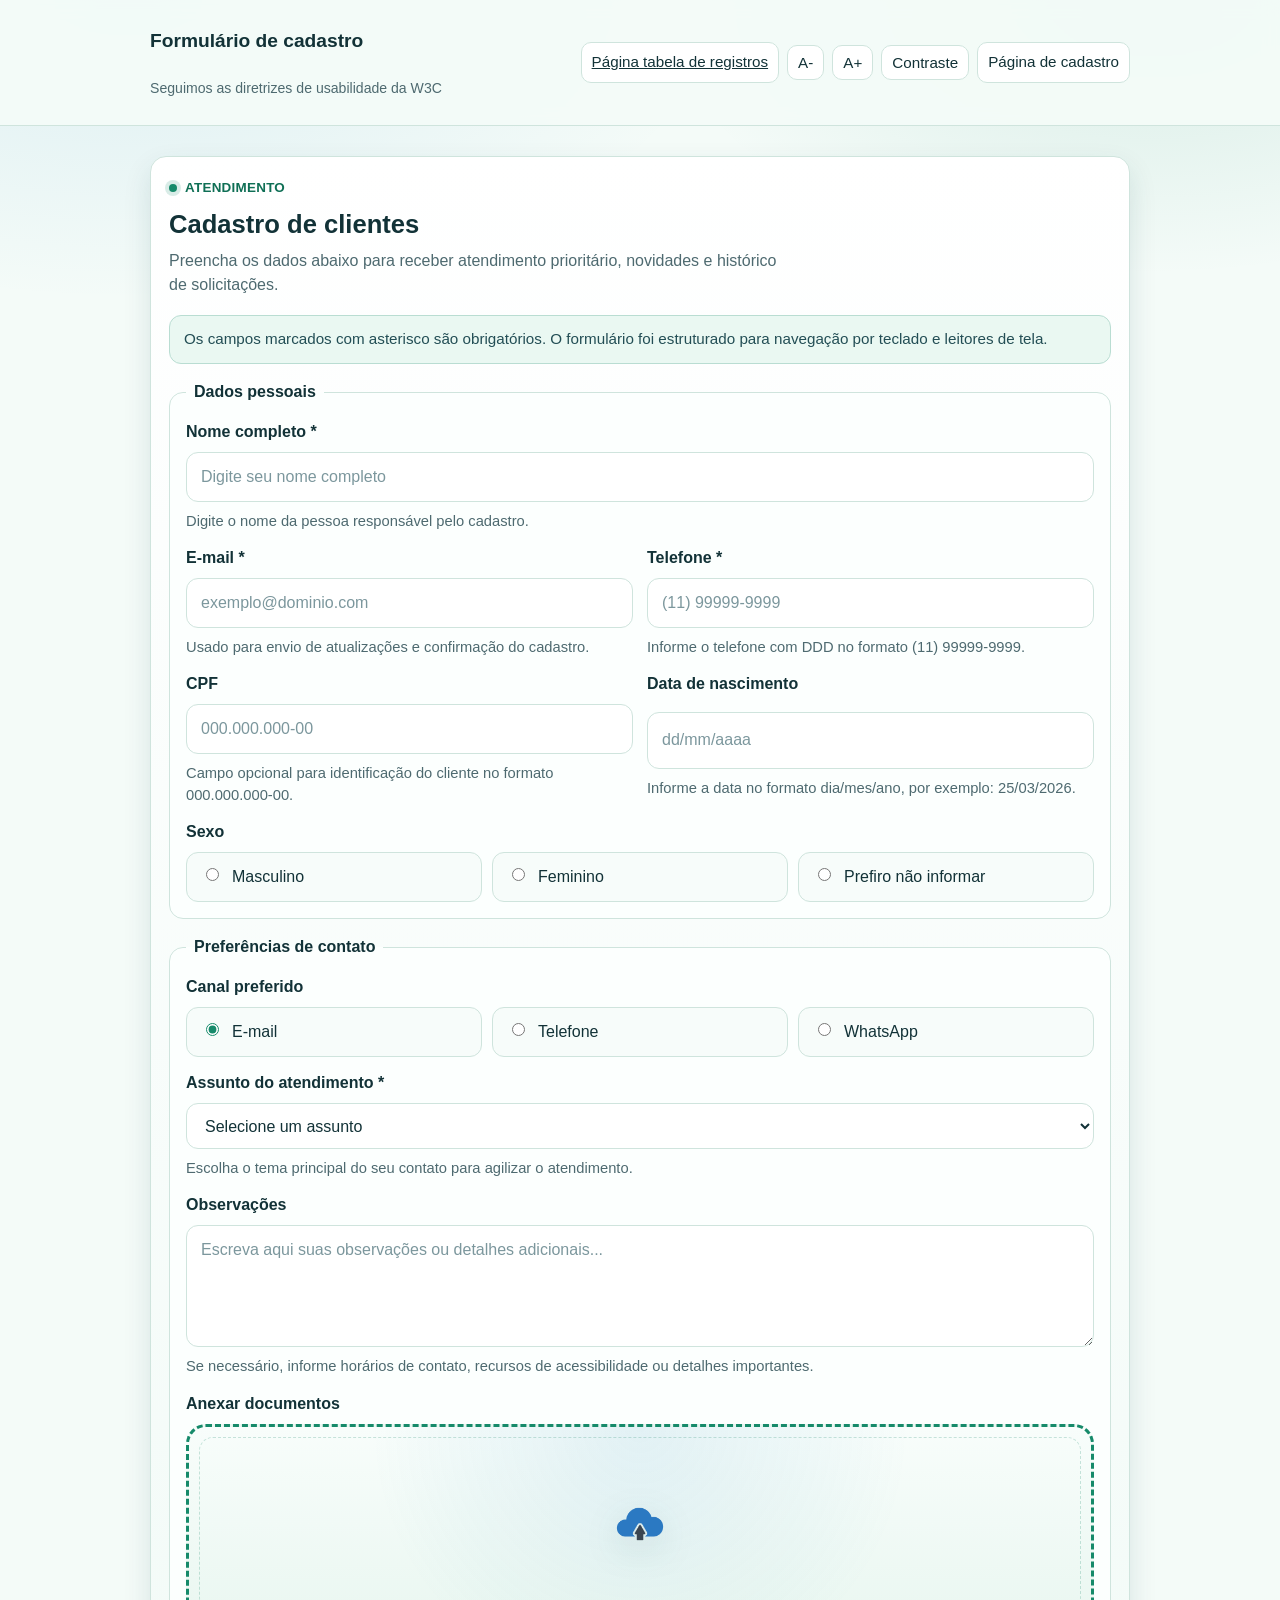
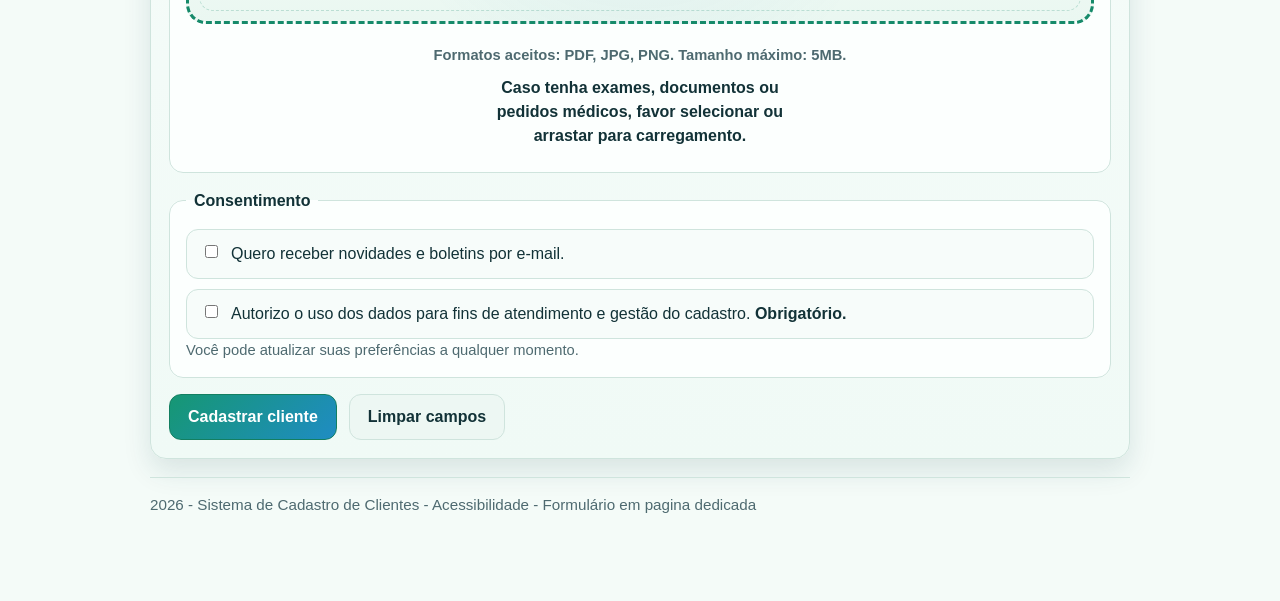
==== commit 47441e16: "Adicionado atributos ARIA e arquivo README" ====
--- a/index.html
+++ b/index.html
@@ -8,28 +8,28 @@
   <script src="script.js" defer></script>
 </head>
 <body>
-  <a class="skip-link" href="#conteudo-principal">Pular para o conteudo principal</a>
-
-  <div class="topbar">
+  <a class="skip-link" href="#conteudo-principal">Pular para o conteúdo principal</a>
+
+  <header class="topbar" aria-label="Cabeçalho principal">
     <div class="container">
       <div class="topbar-inner">
         <div class="brand">
-          <div class="brand-title">
-            <div class="name">Formulario de cadastro</div>
-            <div class="tagline">Seguimos as diretrizes de usabilidade da W3C</div>
-          </div>
+          <section class="brand-title" aria-labelledby="titulo-pagina" aria-describedby="descricao-pagina">
+            <h1 class="name" id="titulo-pagina">Formulário de cadastro</h1>
+            <p class="tagline" id="descricao-pagina">Seguimos as diretrizes de usabilidade da W3C</p>
+          </section>
         </div>
 
-        <div class="tools">
-          <a class="nav-item" href="tabela.html">Pagina de tabela</a>
+        <nav class="tools" aria-label="Acessos rápidos e recursos de acessibilidade">
+          <a class="nav-item" href="tabela.html">Página tabela de registros</a>
           <button class="nav-item" id="btn-diminuir" title="Diminuir fonte" aria-label="Diminuir tamanho da fonte">A-</button>
           <button class="nav-item" id="btn-aumentar" title="Aumentar fonte" aria-label="Aumentar tamanho da fonte">A+</button>
           <button class="nav-item" id="btn-contraste" title="Alternar modo alto contraste" aria-pressed="false">Contraste</button>
-          <span class="nav-item" aria-disabled="true">Pagina de cadastro</span>
-        </div>
+          <span class="nav-item" aria-disabled="true">Página de cadastro</span>
+        </nav>
       </div>
     </div>
-  </div>
+  </header>
 
   <p id="acessibilidade-status" class="sr-only" role="status" aria-live="polite" aria-atomic="true"></p>
 
@@ -40,11 +40,11 @@
           <div class="kicker"><span class="dot"></span> Atendimento</div>
           <div class="headline form-headline">Cadastro de clientes</div>
           <p class="subhead form-subhead">
-            Preencha os dados abaixo para receber atendimento prioritario, novidades e historico de solicitacoes.</p>          
+            Preencha os dados abaixo para receber atendimento prioritário, novidades e histórico de solicitações.</p>
           <form class="client-form" action="#" method="post" aria-labelledby="titulo-cadastro" aria-describedby="cadastro-ajuda">
-            <h2 class="sr-only" id="titulo-cadastro">Formulario de cadastro de clientes</h2>
+            <h2 class="sr-only" id="titulo-cadastro">Formulário de cadastro de clientes</h2>
             <p class="form-helper" id="cadastro-ajuda">
-              Os campos marcados com asterisco sao obrigatorios. O formulario foi estruturado para navegacao por teclado e leitores de tela.
+              Os campos marcados com asterisco são obrigatórios. O formulário foi estruturado para navegação por teclado e leitores de tela.
             </p>
 
             <fieldset class="form-fieldset">
@@ -53,26 +53,26 @@
               <div class="form-grid">
                 <div class="form-group form-group-full">
                   <label class="form-label" for="nome">Nome completo <span aria-hidden="true">*</span></label>
-                  <input class="form-input" id="nome" name="nome" type="text" autocomplete="name" required aria-describedby="nome-ajuda" placeholder="Digite seu nome completo" />
-                  <p class="form-hint" id="nome-ajuda">Digite o nome da pessoa responsavel pelo cadastro.</p>
+                  <input class="form-input" id="nome" name="nome" type="text" autocomplete="name" required aria-required="true" aria-describedby="nome-ajuda" placeholder="Digite seu nome completo" />
+                  <p class="form-hint" id="nome-ajuda">Digite o nome da pessoa responsável pelo cadastro.</p>
                 </div>
 
                 <div class="form-group">
                   <label class="form-label" for="email">E-mail <span aria-hidden="true">*</span></label>
-                  <input class="form-input" id="email" name="email" type="email" autocomplete="email" inputmode="email" required aria-describedby="email-ajuda" placeholder="exemplo@dominio.com" />
-                  <p class="form-hint" id="email-ajuda">Usado para envio de atualizacoes e confirmacao do cadastro.</p>
+                  <input class="form-input" id="email" name="email" type="email" autocomplete="email" inputmode="email" required aria-required="true" aria-describedby="email-ajuda" placeholder="exemplo@dominio.com" />
+                  <p class="form-hint" id="email-ajuda">Usado para envio de atualizações e confirmação do cadastro.</p>
                 </div>
 
                 <div class="form-group">
                   <label class="form-label" for="telefone">Telefone <span aria-hidden="true">*</span></label>
-                  <input class="form-input" id="telefone" name="telefone" type="tel" autocomplete="tel" inputmode="tel" required aria-describedby="telefone-ajuda" placeholder="(11) 99999-9999" pattern="^\(\d{2}\)\s\d{4,5}-\d{4}$" />
+                  <input class="form-input" id="telefone" name="telefone" type="tel" autocomplete="tel" inputmode="tel" required aria-required="true" aria-describedby="telefone-ajuda" placeholder="(11) 99999-9999" pattern="^\(\d{2}\)\s\d{4,5}-\d{4}$" />
                   <p class="form-hint" id="telefone-ajuda">Informe o telefone com DDD no formato (11) 99999-9999.</p>
                 </div>
 
                 <div class="form-group">
                   <label class="form-label" for="cpf">CPF</label>
                   <input class="form-input" id="cpf" name="cpf" type="text" autocomplete="off" inputmode="numeric" aria-describedby="cpf-ajuda" placeholder="000.000.000-00" pattern="^\d{3}\.\d{3}\.\d{3}-\d{2}$" />
-                  <p class="form-hint" id="cpf-ajuda">Campo opcional para identificacao do cliente no formato 000.000.000-00.</p>
+                  <p class="form-hint" id="cpf-ajuda">Campo opcional para identificação do cliente no formato 000.000.000-00.</p>
                 </div>
 
                 <div class="form-group">
@@ -83,7 +83,7 @@
 
                 <div class="form-group form-group-full">
                   <span class="form-label" id="sexo-label">Sexo</span>
-                  <div class="choice-group" role="radiogroup" aria-labelledby="sexo-label">
+                  <div class="choice-group" role="radiogroup" aria-labelledby="sexo-label" aria-label="Selecione o sexo da pessoa cadastrada">
                     <label class="choice-card">
                       <input type="radio" name="sexo" value="masculino" />
                       <span>Masculino</span>
@@ -92,18 +92,22 @@
                       <input type="radio" name="sexo" value="feminino" />
                       <span>Feminino</span>
                     </label>
+                    <label class="choice-card">
+                      <input type="radio" name="sexo" value="prefiro-nao-informar" />
+                      <span>Prefiro não informar</span>
+                    </label>
                   </div>
                 </div>
               </div>
             </fieldset>
 
             <fieldset class="form-fieldset">
-              <legend class="form-legend">Preferencias de contato</legend>
+              <legend class="form-legend">Preferências de contato</legend>
 
               <div class="form-grid">
                 <div class="form-group form-group-full">
                   <span class="form-label" id="contato-preferido">Canal preferido</span>
-                  <div class="choice-group" role="radiogroup" aria-labelledby="contato-preferido">
+                  <div class="choice-group" role="radiogroup" aria-labelledby="contato-preferido" aria-label="Selecione o canal preferido para contato">
                     <label class="choice-card">
                       <input type="radio" name="contato" value="email" checked />
                       <span>E-mail</span>
@@ -121,7 +125,7 @@
 
                 <div class="form-group form-group-full">
                   <label class="form-label" for="assunto">Assunto do atendimento <span aria-hidden="true">*</span></label>
-                  <select class="form-input" id="assunto" name="assunto" required aria-describedby="assunto-ajuda">
+                  <select class="form-input" id="assunto" name="assunto" required aria-required="true" aria-describedby="assunto-ajuda">
                     <option value="" disabled selected>Selecione um assunto</option>
                     <option value="agendamento">Agendamento de consultas</option>
                     <option value="exames">Resultados de exames</option>
@@ -133,24 +137,24 @@
                 </div>
 
                 <div class="form-group form-group-full">
-                  <label class="form-label" for="observacoes">Observacoes</label>
+                  <label class="form-label" for="observacoes">Observações</label>
                   <textarea class="form-input form-textarea" id="observacoes" name="observacoes" rows="4" aria-describedby="observacoes-ajuda" placeholder="Escreva aqui suas observações ou detalhes adicionais..."></textarea>
-                  <p class="form-hint" id="observacoes-ajuda">Se necessario, informe horarios de contato, recursos de acessibilidade ou detalhes importantes.</p>
+                  <p class="form-hint" id="observacoes-ajuda">Se necessário, informe horários de contato, recursos de acessibilidade ou detalhes importantes.</p>
                 </div>
 
                 <div class="form-group form-group-full">
                   <label class="form-label text-center" for="anexos">Anexar documentos</label>
-                  <div class="upload-zone" id="upload-zone" tabindex="0" role="button" aria-label="Anexar documentos">
+                  <div class="upload-zone" id="upload-zone" tabindex="0" role="button" aria-label="Anexar documentos" aria-describedby="upload-ajuda">
                     <input type="file" id="anexos" name="anexos[]" multiple class="sr-only" aria-describedby="upload-ajuda" />
                     <div class="upload-content text-center">
-                      <img class="upload-help-image upload-zone-image" src="upload.png" alt="Ilustracao de upload de arquivos" />
+                      <img class="upload-help-image upload-zone-image" src="upload.png" alt="Ilustração de upload de arquivos" />
                     </div>
                   </div>
                   <div class="upload-help text-center" id="upload-ajuda">
                     <p class="form-hint upload-help-text">Formatos aceitos: PDF, JPG, PNG. Tamanho máximo: 5MB.</p>
                     <p class="upload-text">Caso tenha exames, documentos ou pedidos médicos, favor <span class="upload-link">selecionar</span> ou arrastar para carregamento.</p>
                   </div>
-                  <div id="lista-arquivos" class="file-list"></div>
+                  <div id="lista-arquivos" class="file-list" role="status" aria-live="polite" aria-label="Lista de arquivos selecionados"></div>
                 </div>
               </div>
             </fieldset>
@@ -164,11 +168,11 @@
                   <span>Quero receber novidades e boletins por e-mail.</span>
                 </label>
                 <label class="check-item">
-                  <input type="checkbox" name="lgpd" required />
-                  <span>Autorizo o uso dos dados para fins de atendimento e gestao do cadastro. <strong>Obrigatorio.</strong></span>
+                  <input type="checkbox" name="lgpd" required aria-required="true" />
+                  <span>Autorizo o uso dos dados para fins de atendimento e gestão do cadastro. <strong>Obrigatório.</strong></span>
                 </label>
               </div>
-              <p class="form-hint" id="consentimento-ajuda">Voce pode atualizar suas preferencias a qualquer momento.</p>
+              <p class="form-hint" id="consentimento-ajuda">Você pode atualizar suas preferências a qualquer momento.</p>
             </fieldset>
 
             <div class="form-actions">
@@ -177,16 +181,16 @@
             </div>
 
             <!-- Modal WhatsApp -->
-            <div id="modal-whatsapp" class="modal" role="dialog" aria-labelledby="modal-titulo" aria-modal="true" hidden>
+            <div id="modal-whatsapp" class="modal" role="dialog" aria-labelledby="modal-titulo" aria-describedby="modal-descricao" aria-modal="true" hidden>
               <div class="modal-overlay"></div>
               <div class="modal-content card">
                 <div class="card-pad">
                   <h3 id="modal-titulo" class="section-title section-title-no-margin">Número do WhatsApp</h3>
-                  <p class="sidebar-text sidebar-text-spaced">Por favor, informe o número de celular para contato via WhatsApp.</p>
+                  <p class="sidebar-text sidebar-text-spaced" id="modal-descricao">Por favor, informe o número de celular para contato via WhatsApp.</p>
                   
                   <div class="form-group">
                     <label class="form-label" for="whatsapp-numero">Celular/WhatsApp <span aria-hidden="true">*</span></label>
-                    <input class="form-input" id="whatsapp-numero" name="whatsapp_custom" type="tel" inputmode="tel" placeholder="(11) 99999-9999" />
+                    <input class="form-input" id="whatsapp-numero" name="whatsapp_custom" type="tel" inputmode="tel" placeholder="(11) 99999-9999" aria-required="true" aria-describedby="modal-descricao" />
                   </div>
 
                   <div class="form-actions" style="margin-top: 20px;">
@@ -200,11 +204,11 @@
         </div>
       </div>
 
-      <div class="footer">
+      <footer class="footer" aria-label="Rodapé da página">
         <div class="container">
           2026 - Sistema de Cadastro de Clientes - Acessibilidade - Formulário em pagina dedicada
         </div>
-      </div>
+      </footer>
     </div>
   </main>
 </body>
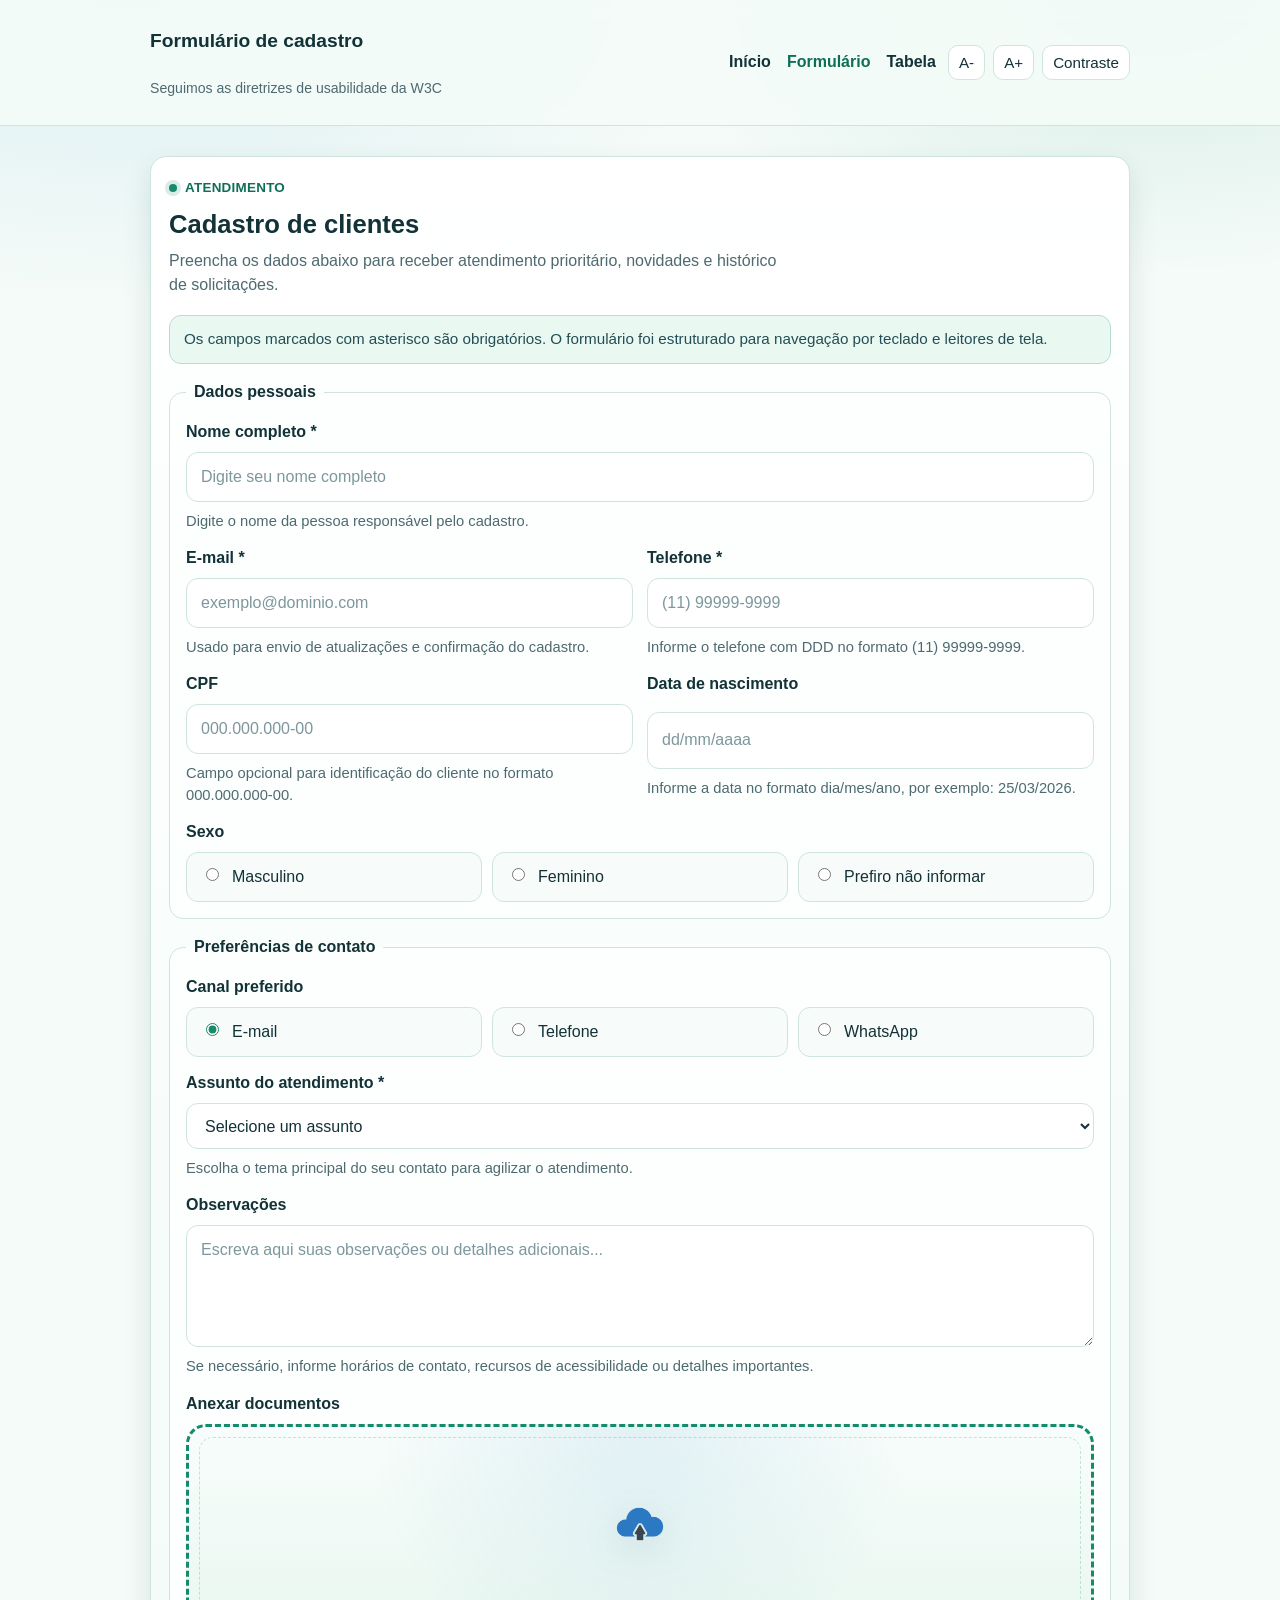
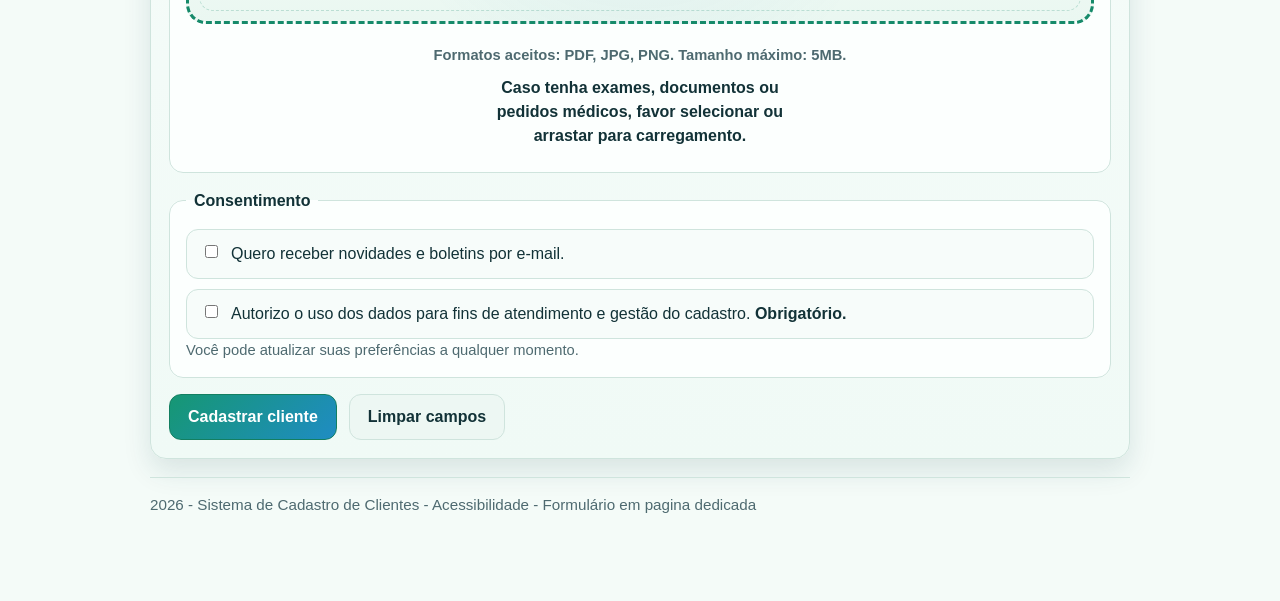
==== commit b12e783d: "Adicionado inicio.html e ajuste de botoes" ====
--- a/index.html
+++ b/index.html
@@ -20,12 +20,18 @@
           </section>
         </div>
 
-        <nav class="tools" aria-label="Acessos rápidos e recursos de acessibilidade">
-          <a class="nav-item" href="tabela.html">Página tabela de registros</a>
-          <button class="nav-item" id="btn-diminuir" title="Diminuir fonte" aria-label="Diminuir tamanho da fonte">A-</button>
-          <button class="nav-item" id="btn-aumentar" title="Aumentar fonte" aria-label="Aumentar tamanho da fonte">A+</button>
-          <button class="nav-item" id="btn-contraste" title="Alternar modo alto contraste" aria-pressed="false">Contraste</button>
-          <span class="nav-item" aria-disabled="true">Página de cadastro</span>
+        <nav class="site-nav" aria-label="Navegação principal e recursos de acessibilidade">
+          <ul class="site-nav-links">
+            <li><a class="site-nav-link" href="inicio.html">Início</a></li>
+            <li><a class="site-nav-link" href="index.html" aria-current="page">Formulário</a></li>
+            <li><a class="site-nav-link" href="tabela.html">Tabela</a></li>
+          </ul>
+
+          <div class="site-nav-tools" aria-label="Recursos de acessibilidade">
+            <button class="nav-item" id="btn-diminuir" title="Diminuir fonte" aria-label="Diminuir tamanho da fonte">A-</button>
+            <button class="nav-item" id="btn-aumentar" title="Aumentar fonte" aria-label="Aumentar tamanho da fonte">A+</button>
+            <button class="nav-item" id="btn-contraste" title="Alternar modo alto contraste" aria-pressed="false">Contraste</button>
+          </div>
         </nav>
       </div>
     </div>
--- a/styles.css
+++ b/styles.css
@@ -81,6 +81,51 @@
   justify-content: flex-end;
 }
 
+.site-nav {
+  display: flex;
+  align-items: center;
+  gap: 12px;
+  margin-left: auto;
+  flex-wrap: wrap;
+  justify-content: flex-end;
+}
+
+.site-nav-links {
+  display: flex;
+  align-items: center;
+  gap: 16px;
+  list-style: none;
+  margin: 0;
+  padding: 0;
+  flex-wrap: wrap;
+}
+
+.site-nav-links li {
+  margin: 0;
+}
+
+.site-nav-link {
+  display: inline-block;
+  padding: 8px 0;
+  color: var(--text);
+  text-decoration: none;
+  font-weight: 700;
+}
+
+.site-nav-link:focus,
+.site-nav-link:hover,
+.site-nav-link[aria-current="page"] {
+  color: var(--brand-strong);
+}
+
+.site-nav-tools {
+  display: flex;
+  gap: 8px;
+  align-items: center;
+  flex-wrap: wrap;
+  justify-content: flex-end;
+}
+
 .nav-item {
   padding: 8px 10px;
   border-radius: 10px;
@@ -529,6 +574,11 @@
   gap: 8px;
 }
 
+.table-search-results {
+  display: grid;
+  gap: 12px;
+}
+
 .summary-row {
   display: grid;
   grid-template-columns: 120px minmax(0, 1fr);
@@ -700,6 +750,19 @@
   background: rgba(31, 140, 195, 0.08);
 }
 
+.data-table tbody tr {
+  cursor: pointer;
+}
+
+.data-table tbody tr.is-selected {
+  background: rgba(22, 138, 106, 0.14);
+}
+
+.data-table tbody tr.is-selected th,
+.data-table tbody tr.is-selected td {
+  box-shadow: inset 0 1px 0 rgba(22, 138, 106, 0.12), inset 0 -1px 0 rgba(22, 138, 106, 0.12);
+}
+
 .status-badge {
   display: inline-flex;
   align-items: center;
@@ -811,6 +874,17 @@
     align-items: flex-start;
   }
 
+  .site-nav {
+    width: 100%;
+    margin-left: 0;
+    justify-content: flex-start;
+  }
+
+  .site-nav-tools {
+    width: 100%;
+    justify-content: flex-start;
+  }
+
   .tools {
     width: 100%;
     justify-content: flex-start;
@@ -827,6 +901,14 @@
 }
 
 @media (max-width: 720px) {
+  .site-nav {
+    align-items: flex-start;
+  }
+
+  .site-nav-links {
+    gap: 12px;
+  }
+
   .form-grid,
   .choice-group {
     grid-template-columns: 1fr;
